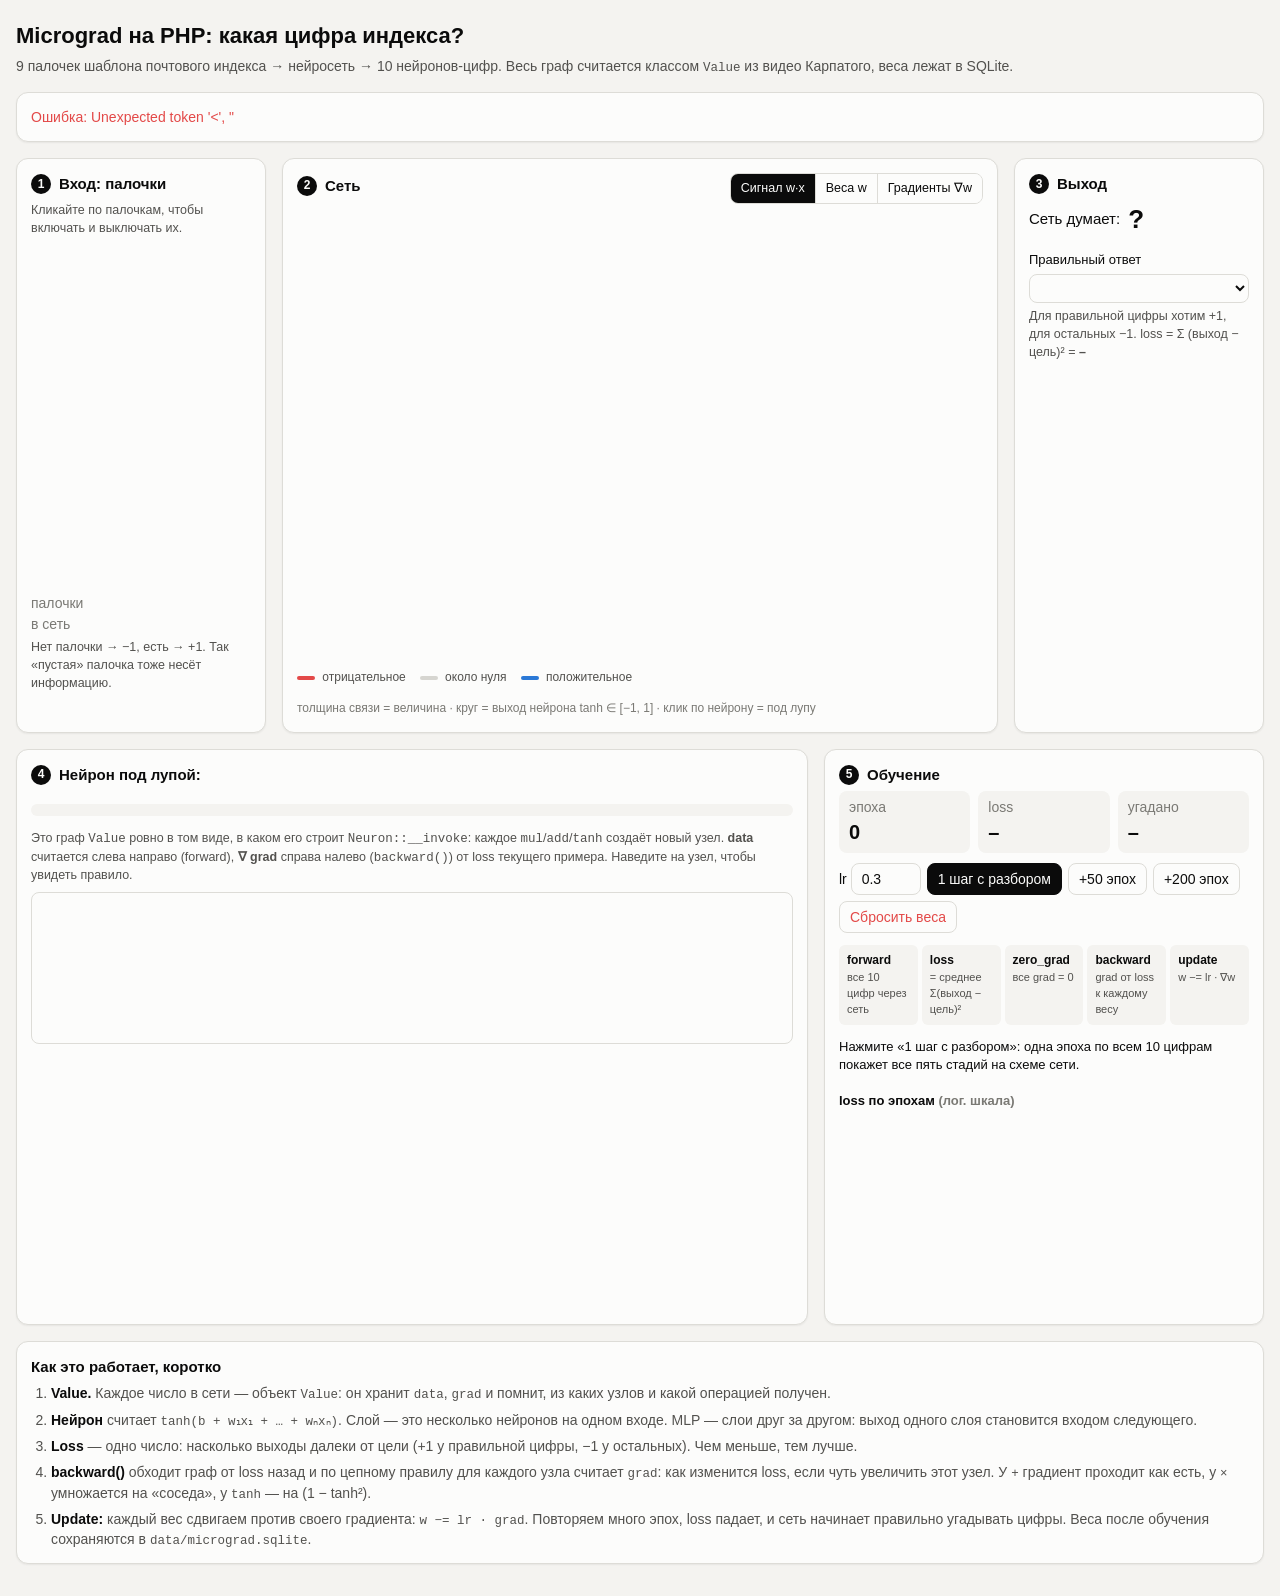
==== public/index.html @ 18a728d0 "Micrograd на PHP: распознавание цифр почтового индекса Value/Neuron/Layer/MLP по лекции Карпатого, с" ====
<!doctype html>
<html lang="ru">
<head>
<meta charset="utf-8">
<meta name="viewport" content="width=device-width, initial-scale=1">
<title>Micrograd: цифры индекса</title>
<link rel="stylesheet" href="style.css">
</head>
<body>
<header class="top">
  <h1>Micrograd на PHP: какая цифра индекса?</h1>
  <p class="lead">9 палочек шаблона почтового индекса → нейросеть <span id="arch"></span> → 10 нейронов-цифр.
    Весь граф считается классом <code>Value</code> из видео Карпатого, веса лежат в SQLite.</p>
</header>

<main>
  <section class="row row1">
    <!-- 1. Вход -->
    <article class="card" id="input-card">
      <h2><span class="num">1</span> Вход: палочки</h2>
      <p class="hint">Кликайте по палочкам, чтобы включать и выключать их.</p>
      <svg id="template" viewBox="-34 -22 168 290" role="img" aria-label="Шаблон цифры индекса"></svg>
      <div class="digit-buttons" id="digit-buttons"></div>
      <div class="vec">
        <div><span class="muted">палочки</span> <code id="vec-raw"></code></div>
        <div><span class="muted">в сеть&nbsp;&nbsp;</span> <code id="vec-enc"></code></div>
        <p class="hint">Нет палочки → −1, есть → +1. Так «пустая» палочка тоже несёт информацию.</p>
      </div>
    </article>

    <!-- 2. Сеть -->
    <article class="card" id="net-card">
      <div class="card-head">
        <h2><span class="num">2</span> Сеть</h2>
        <div class="seg" role="tablist" id="mode">
          <button data-mode="signal" class="on" title="w·x для текущего входа: что реально течёт по связи">Сигнал w·x</button>
          <button data-mode="weights" title="Сами веса w">Веса w</button>
          <button data-mode="grads" title="∂loss/∂w: куда и насколько надо сдвинуть вес">Градиенты ∇w</button>
        </div>
      </div>
      <p class="hint" id="mode-hint"></p>
      <div class="net-phase" id="net-phase" hidden></div>
      <svg id="net" viewBox="0 0 760 500" role="img" aria-label="Схема нейросети"></svg>
      <div class="legend">
        <span><i class="sw neg"></i> отрицательное</span>
        <span><i class="sw zero"></i> около нуля</span>
        <span><i class="sw pos"></i> положительное</span>
        <span class="muted">толщина связи = величина · круг = выход нейрона tanh ∈ [−1, 1] · клик по нейрону = под лупу</span>
      </div>
    </article>

    <!-- 3. Выход -->
    <article class="card" id="out-card">
      <h2><span class="num">3</span> Выход</h2>
      <div class="answer">Сеть думает: <b id="answer">?</b></div>
      <div id="bars"></div>
      <label class="target">Правильный ответ
        <select id="target"></select>
      </label>
      <p class="hint">Для правильной цифры хотим +1, для остальных −1.
        loss = Σ (выход − цель)² = <b id="loss-one">–</b></p>
    </article>
  </section>

  <section class="row row2">
    <!-- 4. Нейрон под лупой -->
    <article class="card" id="neuron-card">
      <div class="card-head">
        <h2><span class="num">4</span> Нейрон под лупой: <span id="neuron-name"></span></h2>
      </div>
      <p class="formula" id="neuron-formula"></p>
      <p class="hint">Это граф <code>Value</code> ровно в том виде, в каком его строит <code>Neuron::__invoke</code>:
        каждое <code>mul</code>/<code>add</code>/<code>tanh</code> создаёт новый узел.
        <b>data</b> считается слева направо (forward), <b>∇ grad</b> справа налево (<code>backward()</code>) от loss текущего примера.
        Наведите на узел, чтобы увидеть правило.</p>
      <div class="graph-wrap"><svg id="graph" role="img" aria-label="Граф вычислений нейрона"></svg></div>
    </article>

    <!-- 5. Обучение -->
    <article class="card" id="train-card">
      <h2><span class="num">5</span> Обучение</h2>
      <div class="stats">
        <div><span class="muted">эпоха</span><b id="st-epoch">0</b></div>
        <div><span class="muted">loss</span><b id="st-loss">–</b></div>
        <div><span class="muted">угадано</span><b id="st-acc">–</b></div>
      </div>
      <div class="controls">
        <label>lr <input id="lr" type="number" step="0.05" min="0.01" max="2" value="0.3"></label>
        <button id="btn-step" class="primary">1 шаг с разбором</button>
        <button id="btn-50">+50 эпох</button>
        <button id="btn-200">+200 эпох</button>
        <button id="btn-reset" class="danger">Сбросить веса</button>
      </div>
      <ol class="phases" id="phases">
        <li data-p="forward"><b>forward</b> все 10 цифр через сеть</li>
        <li data-p="loss"><b>loss</b> = среднее Σ(выход − цель)²</li>
        <li data-p="zero"><b>zero_grad</b> все grad = 0</li>
        <li data-p="backward"><b>backward</b> grad от loss к каждому весу</li>
        <li data-p="update"><b>update</b> w −= lr · ∇w</li>
      </ol>
      <p class="phase-text" id="phase-text">Нажмите «1 шаг с разбором»: одна эпоха по всем 10 цифрам покажет все пять стадий на схеме сети.</p>
      <h3>loss по эпохам <span class="muted">(лог. шкала)</span></h3>
      <div class="chart-wrap"><svg id="chart" viewBox="0 0 420 200" role="img" aria-label="График loss по эпохам"></svg>
        <div class="tip" id="chart-tip" hidden></div></div>
    </article>
  </section>

  <section class="card explain">
    <h2>Как это работает, коротко</h2>
    <ol>
      <li><b>Value.</b> Каждое число в сети — объект <code>Value</code>: он хранит <code>data</code>, <code>grad</code> и помнит, из каких узлов и какой операцией получен.</li>
      <li><b>Нейрон</b> считает <code>tanh(b + w₁x₁ + … + wₙxₙ)</code>. Слой — это несколько нейронов на одном входе. MLP — слои друг за другом: выход одного слоя становится входом следующего.</li>
      <li><b>Loss</b> — одно число: насколько выходы далеки от цели (+1 у правильной цифры, −1 у остальных). Чем меньше, тем лучше.</li>
      <li><b>backward()</b> обходит граф от loss назад и по цепному правилу для каждого узла считает <code>grad</code>: как изменится loss, если чуть увеличить этот узел. У <code>+</code> градиент проходит как есть, у <code>×</code> умножается на «соседа», у <code>tanh</code> — на (1 − tanh²).</li>
      <li><b>Update:</b> каждый вес сдвигаем против своего градиента: <code>w −= lr · grad</code>. Повторяем много эпох, loss падает, и сеть начинает правильно угадывать цифры. Веса после обучения сохраняются в <code>data/micrograd.sqlite</code>.</li>
    </ol>
  </section>
</main>

<div class="tip" id="tip" hidden></div>
<script src="app.js"></script>
</body>
</html>
---- public/style.css ----
:root {
  --bg: #f4f3f0;
  --surface: #fcfcfb;
  --ink: #0b0b0b;
  --ink-2: #52514e;
  --ink-3: #7a7974;
  --line: #dddcd7;
  --grid: #ebeae6;
  --pos: #2a78d6;
  --neg: #e34948;
  --zero: #d6d5d0;
  --node-zero: #f0efec;
  --accent: #2a78d6;
  --hi: #eda100;
  --shadow: 0 1px 2px rgba(0, 0, 0, .06);
  color-scheme: light;
}
@media (prefers-color-scheme: dark) {
  :root:not([data-theme="light"]) {
    --bg: #111110;
    --surface: #1a1a19;
    --ink: #ffffff;
    --ink-2: #c3c2b7;
    --ink-3: #8f8e86;
    --line: #34332f;
    --grid: #2a2a27;
    --pos: #3987e5;
    --neg: #e66767;
    --zero: #45443f;
    --node-zero: #383835;
    --accent: #3987e5;
    --hi: #c98500;
    --shadow: none;
    color-scheme: dark;
  }
}
:root[data-theme="dark"] {
  --bg: #111110;
  --surface: #1a1a19;
  --ink: #ffffff;
  --ink-2: #c3c2b7;
  --ink-3: #8f8e86;
  --line: #34332f;
  --grid: #2a2a27;
  --pos: #3987e5;
  --neg: #e66767;
  --zero: #45443f;
  --node-zero: #383835;
  --accent: #3987e5;
  --hi: #c98500;
  --shadow: none;
  color-scheme: dark;
}

* { box-sizing: border-box; }
body {
  margin: 0;
  background: var(--bg);
  color: var(--ink);
  font: 14px/1.45 -apple-system, BlinkMacSystemFont, "Segoe UI", Roboto, sans-serif;
}
code { font: 12.5px ui-monospace, SFMono-Regular, Menlo, monospace; }
h1 { font-size: 22px; margin: 0 0 4px; }
h2 { font-size: 15px; margin: 0 0 6px; display: flex; align-items: center; gap: 8px; }
h3 { font-size: 13px; margin: 14px 0 4px; }
.muted { color: var(--ink-3); }
.hint { color: var(--ink-2); font-size: 12.5px; margin: 4px 0 8px; }
.num {
  display: inline-grid; place-items: center; width: 20px; height: 20px; border-radius: 50%;
  background: var(--ink); color: var(--surface); font-size: 12px;
}

.top { padding: 20px 16px 8px; max-width: 1500px; margin: 0 auto; }
.lead { color: var(--ink-2); margin: 0; }
main { max-width: 1500px; margin: 0 auto; padding: 8px 16px 32px; display: grid; gap: 16px; }
.row { display: grid; gap: 16px; }
.row1 { grid-template-columns: 250px minmax(0, 1fr) 250px; }
.row2 { grid-template-columns: minmax(0, 1fr) 440px; }
@media (max-width: 1150px) {
  .row1 { grid-template-columns: 250px minmax(0, 1fr); }
  #out-card { grid-column: 1 / -1; }
  .row2 { grid-template-columns: minmax(0, 1fr); }
}
@media (max-width: 700px) {
  .row1 { grid-template-columns: minmax(0, 1fr); }
}

.card {
  background: var(--surface); border: 1px solid var(--line); border-radius: 12px;
  padding: 14px; box-shadow: var(--shadow); min-width: 0;
}
.card-head { display: flex; justify-content: space-between; align-items: center; gap: 8px; flex-wrap: wrap; }

button, select, input {
  font: inherit; color: var(--ink); background: var(--surface);
  border: 1px solid var(--line); border-radius: 8px; padding: 5px 10px;
}
button { cursor: pointer; }
button:hover { border-color: var(--ink-3); }
button:disabled { opacity: .5; cursor: default; }
button.primary { background: var(--ink); color: var(--surface); border-color: var(--ink); }
button.danger { color: var(--neg); }
.seg { display: inline-flex; border: 1px solid var(--line); border-radius: 8px; overflow: hidden; }
.seg button { border: 0; border-radius: 0; font-size: 12.5px; }
.seg button + button { border-left: 1px solid var(--line); }
.seg button.on { background: var(--ink); color: var(--surface); }

/* --- шаблон --- */
#template { width: 100%; max-width: 190px; display: block; margin: 0 auto; }
#template .seg-line { stroke-linecap: round; stroke-width: 11; stroke: var(--grid); transition: stroke .15s; }
#template .seg-line.on { stroke: var(--ink); }
#template .seg-hit { stroke: transparent; stroke-width: 26; cursor: pointer; }
#template .seg-hit:hover + .seg-line:not(.on) { stroke: var(--zero); }
#template .seg-num circle { fill: var(--surface); stroke: var(--line); }
#template .seg-num text { fill: var(--ink-2); font-size: 11px; text-anchor: middle; dominant-baseline: central; pointer-events: none; }
.digit-buttons { display: grid; grid-template-columns: repeat(5, 1fr); gap: 4px; margin: 10px 0; }
.digit-buttons button { padding: 4px 0; }
.digit-buttons button.on { background: var(--ink); color: var(--surface); }
.vec div { display: grid; grid-template-columns: 58px 1fr; gap: 4px; }
.vec code { word-break: break-word; }

/* --- сеть --- */
#net { width: 100%; height: auto; display: block; }
#net .edge { fill: none; transition: opacity .2s; }
#net .node circle { stroke: var(--ink-3); stroke-width: 1; cursor: pointer; }
#net .node.sel circle { stroke: var(--hi); stroke-width: 3; }
#net .node text { font-size: 9.5px; text-anchor: middle; dominant-baseline: central; pointer-events: none; fill: var(--ink); }
#net .node .val { font-size: 10px; }
#net .col-label { font-size: 11px; fill: var(--ink-2); text-anchor: middle; }
#net .layer { transition: opacity .25s; }
#net.phase .layer { opacity: .18; }
#net.phase .layer.lit { opacity: 1; }
#net.dim-edges .edge:not(.sel) { opacity: .08 !important; }
.legend { display: flex; gap: 14px; flex-wrap: wrap; font-size: 12px; color: var(--ink-2); margin-top: 6px; }
.sw { display: inline-block; width: 18px; height: 4px; border-radius: 2px; vertical-align: middle; margin-right: 4px; }
.sw.neg { background: var(--neg); } .sw.pos { background: var(--pos); } .sw.zero { background: var(--zero); }

/* --- выход --- */
.answer { font-size: 15px; margin-bottom: 8px; }
.answer b { font-size: 26px; vertical-align: middle; margin-left: 4px; }
.bar-row { display: grid; grid-template-columns: 16px 1fr 50px; align-items: center; gap: 8px; height: 24px; }
.bar-row .d { font-weight: 600; text-align: center; }
.bar-row .track { position: relative; height: 14px; background: var(--node-zero); border-radius: 4px; }
.bar-row .track::after { content: ""; position: absolute; left: 50%; top: -3px; bottom: -3px; width: 1px; background: var(--ink-3); }
.bar-row .fill { position: absolute; top: 0; bottom: 0; border-radius: 4px; transition: all .3s; }
.bar-row .v { font: 12px ui-monospace, Menlo, monospace; text-align: right; color: var(--ink-2); }
.bar-row.win .d { color: var(--surface); background: var(--ink); border-radius: 4px; }
.bar-row.goal .track { outline: 2px dashed var(--hi); outline-offset: 2px; }
.target { display: grid; gap: 4px; margin-top: 12px; font-size: 13px; }
.target select { width: 100%; }
#out-card.flash { outline: 3px solid var(--hi); }

/* --- граф нейрона --- */
.formula { font: 13px ui-monospace, Menlo, monospace; background: var(--bg); padding: 6px 8px; border-radius: 6px; overflow-x: auto; white-space: nowrap; }
.graph-wrap { overflow: auto; max-height: 720px; border: 1px solid var(--line); border-radius: 8px; }
#graph { display: block; }
#graph .box rect { fill: var(--surface); stroke: var(--line); }
#graph .box.op rect { fill: var(--bg); }
#graph .box:hover rect { stroke: var(--hi); stroke-width: 2; }
#graph .box .bar { stroke: none; }
#graph text { font: 11px ui-monospace, Menlo, monospace; fill: var(--ink); dominant-baseline: central; }
#graph text.lbl { fill: var(--ink-2); }
#graph text.g { fill: var(--ink-2); }
#graph .link { fill: none; stroke: var(--ink-3); stroke-width: 1.2; }
#graph .opchar { font-size: 15px; font-weight: 700; text-anchor: middle; }

/* --- обучение --- */
.stats { display: grid; grid-template-columns: repeat(3, 1fr); gap: 8px; margin-bottom: 10px; }
.stats div { background: var(--bg); border-radius: 8px; padding: 6px 10px; display: flex; flex-direction: column; }
.stats b { font-size: 20px; font-variant-numeric: tabular-nums; }
.controls { display: flex; flex-wrap: wrap; gap: 6px; align-items: center; }
.controls input { width: 70px; }
.phases { list-style: none; padding: 0; margin: 12px 0 4px; display: grid; grid-template-columns: repeat(5, 1fr); gap: 4px; counter-reset: ph; }
.phases li { font-size: 11px; background: var(--bg); border-radius: 6px; padding: 5px 6px; color: var(--ink-2); border: 2px solid transparent; }
.phases li b { display: block; color: var(--ink); font-size: 12px; }
.phases li.on { border-color: var(--hi); }
.phases li.done { opacity: .6; }
.phase-text { min-height: 40px; font-size: 13px; }
.chart-wrap { position: relative; }
#chart { width: 100%; height: auto; display: block; }
#chart .grid line { stroke: var(--grid); }
#chart .axis text { font-size: 10px; fill: var(--ink-3); }
#chart .series { fill: none; stroke: var(--pos); stroke-width: 2; }
#chart .cross { stroke: var(--ink-3); stroke-dasharray: 3 3; }
#chart .dot { fill: var(--pos); stroke: var(--surface); stroke-width: 2; }

.tip {
  position: fixed; z-index: 10; pointer-events: none; max-width: 340px;
  background: var(--ink); color: var(--surface); padding: 7px 9px; border-radius: 8px; font-size: 12px;
}
.chart-wrap .tip { position: absolute; }
.explain ol { margin: 0; padding-left: 20px; display: grid; gap: 6px; color: var(--ink-2); }
.explain b { color: var(--ink); }
.net-phase {
  border: 2px solid var(--hi); border-radius: 8px; padding: 8px 10px; margin-bottom: 6px;
  font-size: 13px; background: var(--bg);
}
.net-phase b { margin-right: 6px; }
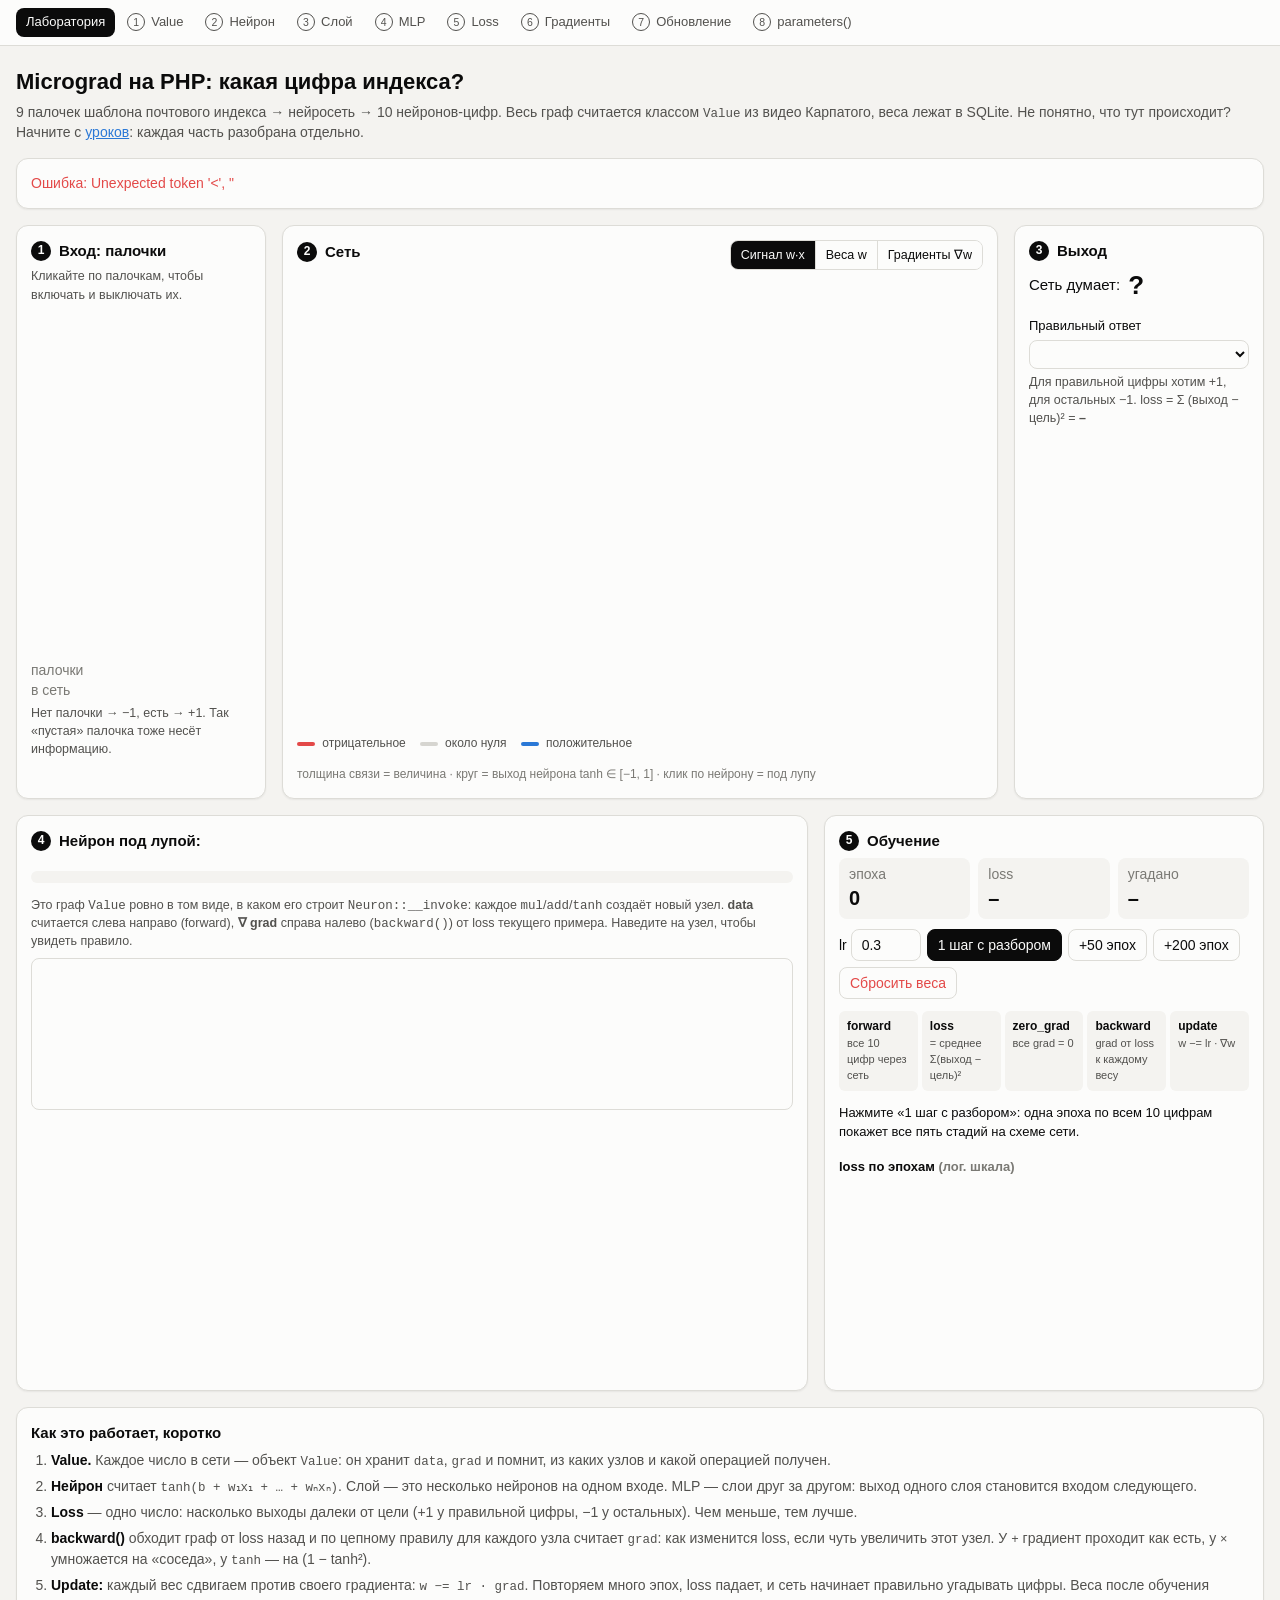
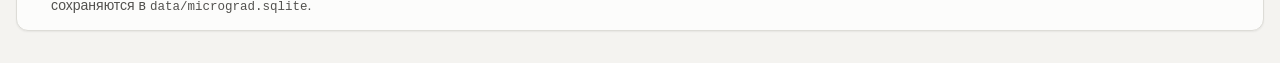
==== commit 23c98580: "Уроки: Value, нейрон, слой, MLP, loss, backward, update, parameters() Восемь интерактивных страниц в" ====
--- a/public/index.html
+++ b/public/index.html
@@ -10,7 +10,8 @@
 <header class="top">
   <h1>Micrograd на PHP: какая цифра индекса?</h1>
   <p class="lead">9 палочек шаблона почтового индекса → нейросеть <span id="arch"></span> → 10 нейронов-цифр.
-    Весь граф считается классом <code>Value</code> из видео Карпатого, веса лежат в SQLite.</p>
+    Весь граф считается классом <code>Value</code> из видео Карпатого, веса лежат в SQLite.
+    Не понятно, что тут происходит? Начните с <a href="learn/value.html">уроков</a>: каждая часть разобрана отдельно.</p>
 </header>
 
 <main>
@@ -118,6 +119,7 @@
 </main>
 
 <div class="tip" id="tip" hidden></div>
+<script src="nav.js"></script>
 <script src="app.js"></script>
 </body>
 </html>
--- a/public/style.css
+++ b/public/style.css
@@ -196,3 +196,20 @@
   font-size: 13px; background: var(--bg);
 }
 .net-phase b { margin-right: 6px; }
+
+/* --- навигация по сайту --- */
+.site-nav {
+  display: flex; gap: 2px; overflow-x: auto; padding: 8px 16px; border-bottom: 1px solid var(--line);
+  background: var(--surface); position: sticky; top: 0; z-index: 5;
+}
+.site-nav a {
+  white-space: nowrap; text-decoration: none; color: var(--ink-2); padding: 5px 10px; border-radius: 8px; font-size: 13px;
+  display: inline-flex; align-items: center; gap: 6px;
+}
+.site-nav a:hover { background: var(--bg); color: var(--ink); }
+.site-nav a.here { background: var(--ink); color: var(--surface); }
+.site-nav .n {
+  display: inline-grid; place-items: center; width: 18px; height: 18px; border-radius: 50%;
+  border: 1px solid currentColor; font-size: 10.5px;
+}
+a { color: var(--accent); }
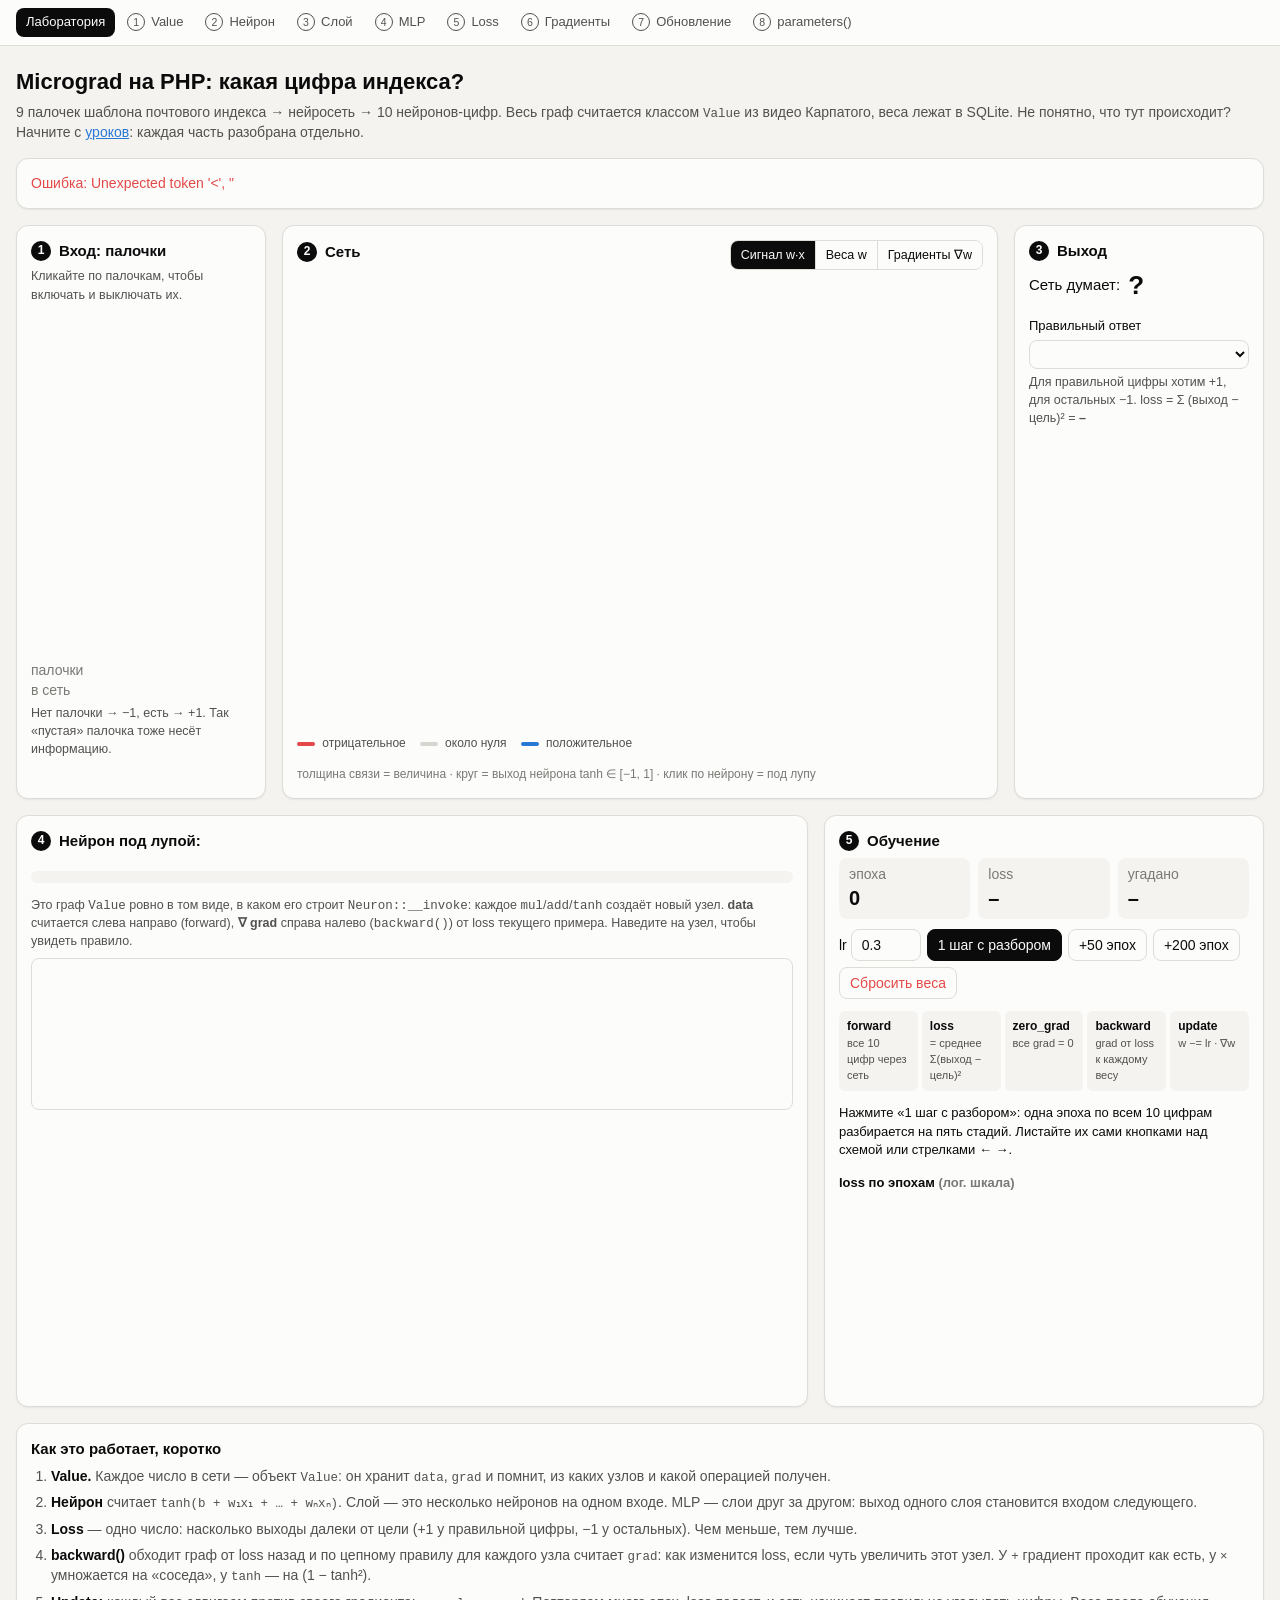
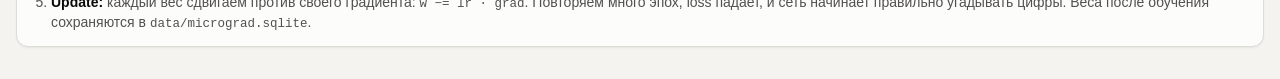
==== commit b5fa02ff: "Фавикон и ручное листание стадий в «1 шаг с разбором» Стадии forward → loss → zero_grad → backward →" ====
--- a/public/index.html
+++ b/public/index.html
@@ -4,6 +4,7 @@
 <meta charset="utf-8">
 <meta name="viewport" content="width=device-width, initial-scale=1">
 <title>Micrograd: цифры индекса</title>
+<link rel="icon" type="image/svg+xml" href="favicon.svg">
 <link rel="stylesheet" href="style.css">
 </head>
 <body>
@@ -99,7 +100,7 @@
         <li data-p="backward"><b>backward</b> grad от loss к каждому весу</li>
         <li data-p="update"><b>update</b> w −= lr · ∇w</li>
       </ol>
-      <p class="phase-text" id="phase-text">Нажмите «1 шаг с разбором»: одна эпоха по всем 10 цифрам покажет все пять стадий на схеме сети.</p>
+      <p class="phase-text" id="phase-text">Нажмите «1 шаг с разбором»: одна эпоха по всем 10 цифрам разбирается на пять стадий. Листайте их сами кнопками над схемой или стрелками ← →.</p>
       <h3>loss по эпохам <span class="muted">(лог. шкала)</span></h3>
       <div class="chart-wrap"><svg id="chart" viewBox="0 0 420 200" role="img" aria-label="График loss по эпохам"></svg>
         <div class="tip" id="chart-tip" hidden></div></div>
--- a/public/style.css
+++ b/public/style.css
@@ -213,3 +213,9 @@
   border: 1px solid currentColor; font-size: 10.5px;
 }
 a { color: var(--accent); }
+.net-phase .np-head { display: flex; justify-content: space-between; align-items: center; gap: 8px; flex-wrap: wrap; margin-bottom: 4px; }
+.net-phase .np-btns { display: inline-flex; gap: 6px; }
+.net-phase .np-btns button { padding: 3px 10px; font-size: 13px; }
+.net-phase .np-keys { color: var(--ink-3); font-size: 11.5px; margin-top: 4px; }
+.phases li { cursor: default; }
+body:has(.net-phase:not([hidden])) .phases li { cursor: pointer; }
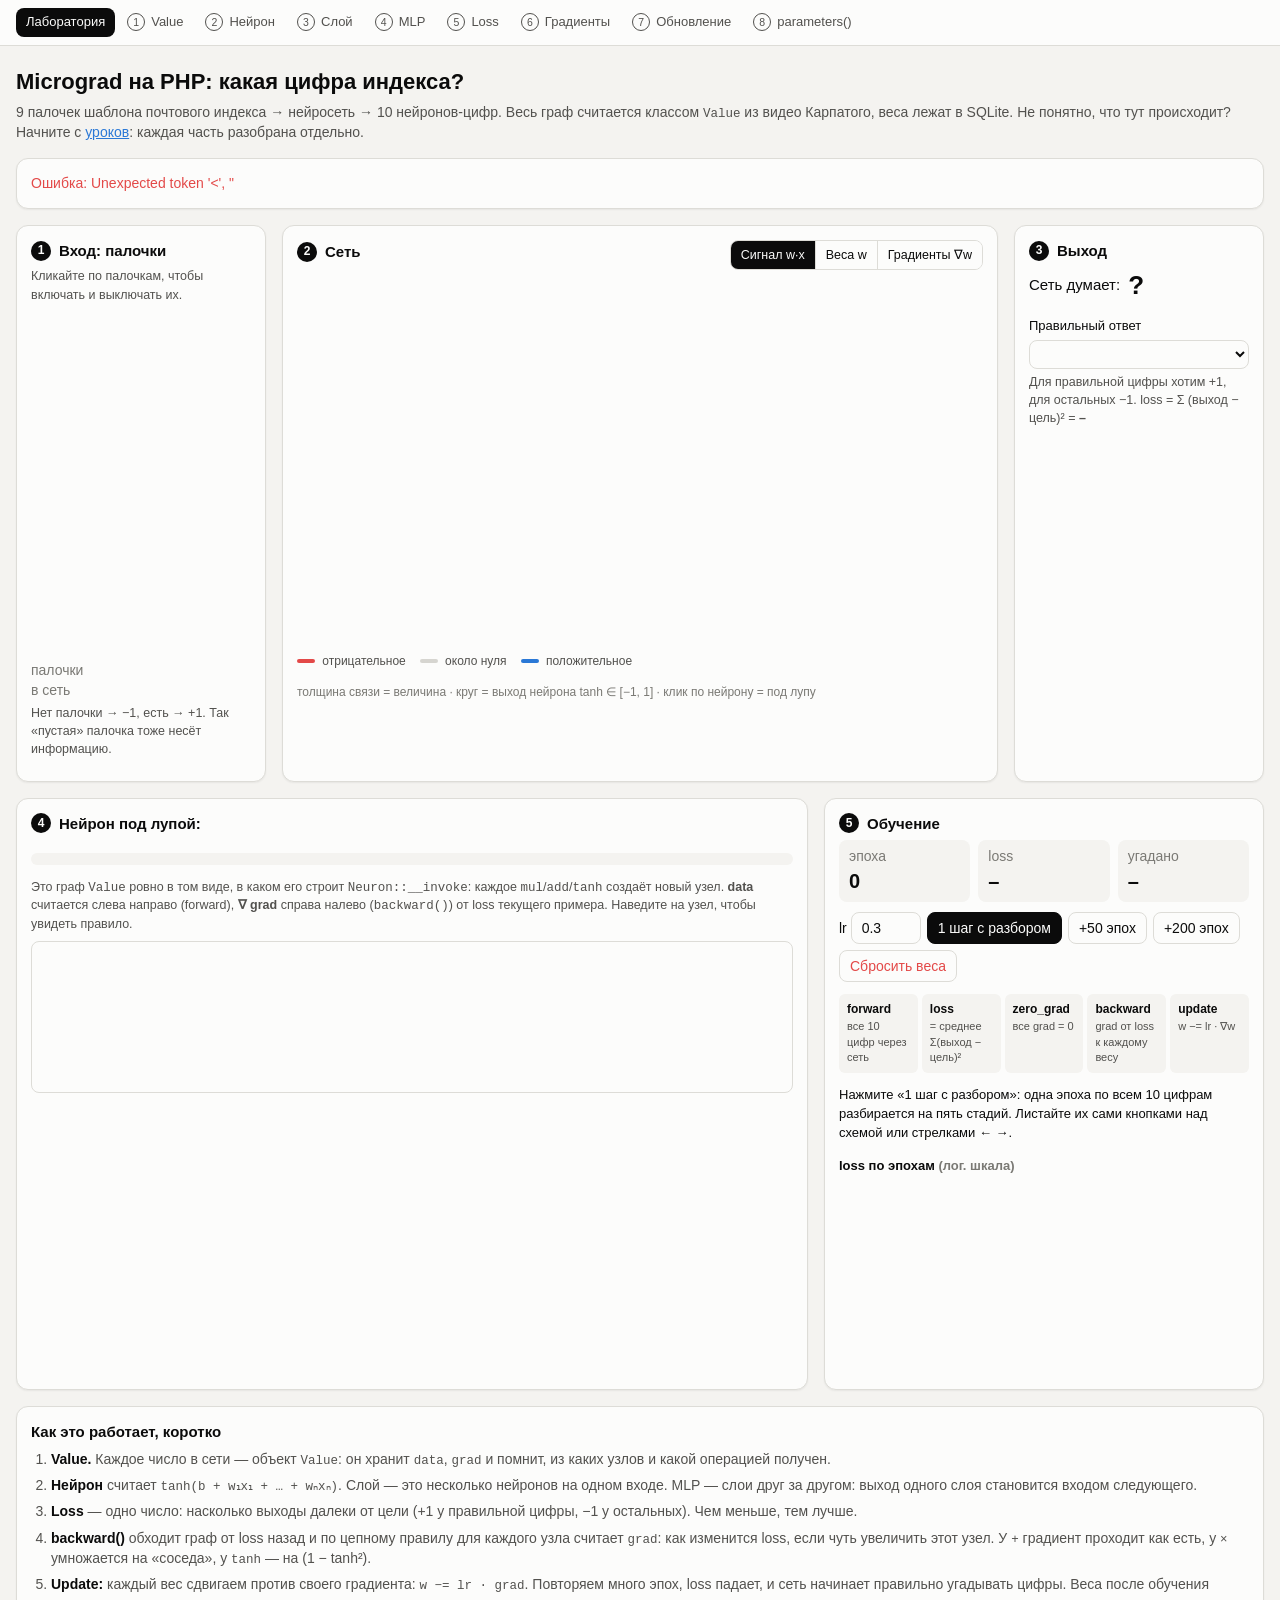
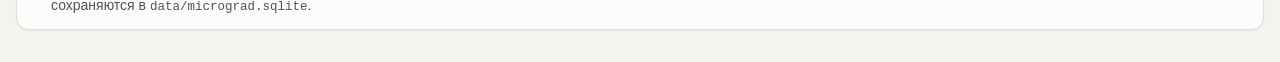
==== commit 7571f5ab: "Схема сети: как выходы складываются в loss Справа от выходов (выход − цель)² каждого нейрона сходятс" ====
--- a/public/index.html
+++ b/public/index.html
@@ -42,7 +42,7 @@
       </div>
       <p class="hint" id="mode-hint"></p>
       <div class="net-phase" id="net-phase" hidden></div>
-      <svg id="net" viewBox="0 0 760 500" role="img" aria-label="Схема нейросети"></svg>
+      <svg id="net" viewBox="0 0 930 500" role="img" aria-label="Схема нейросети"></svg>
       <div class="legend">
         <span><i class="sw neg"></i> отрицательное</span>
         <span><i class="sw zero"></i> около нуля</span>
